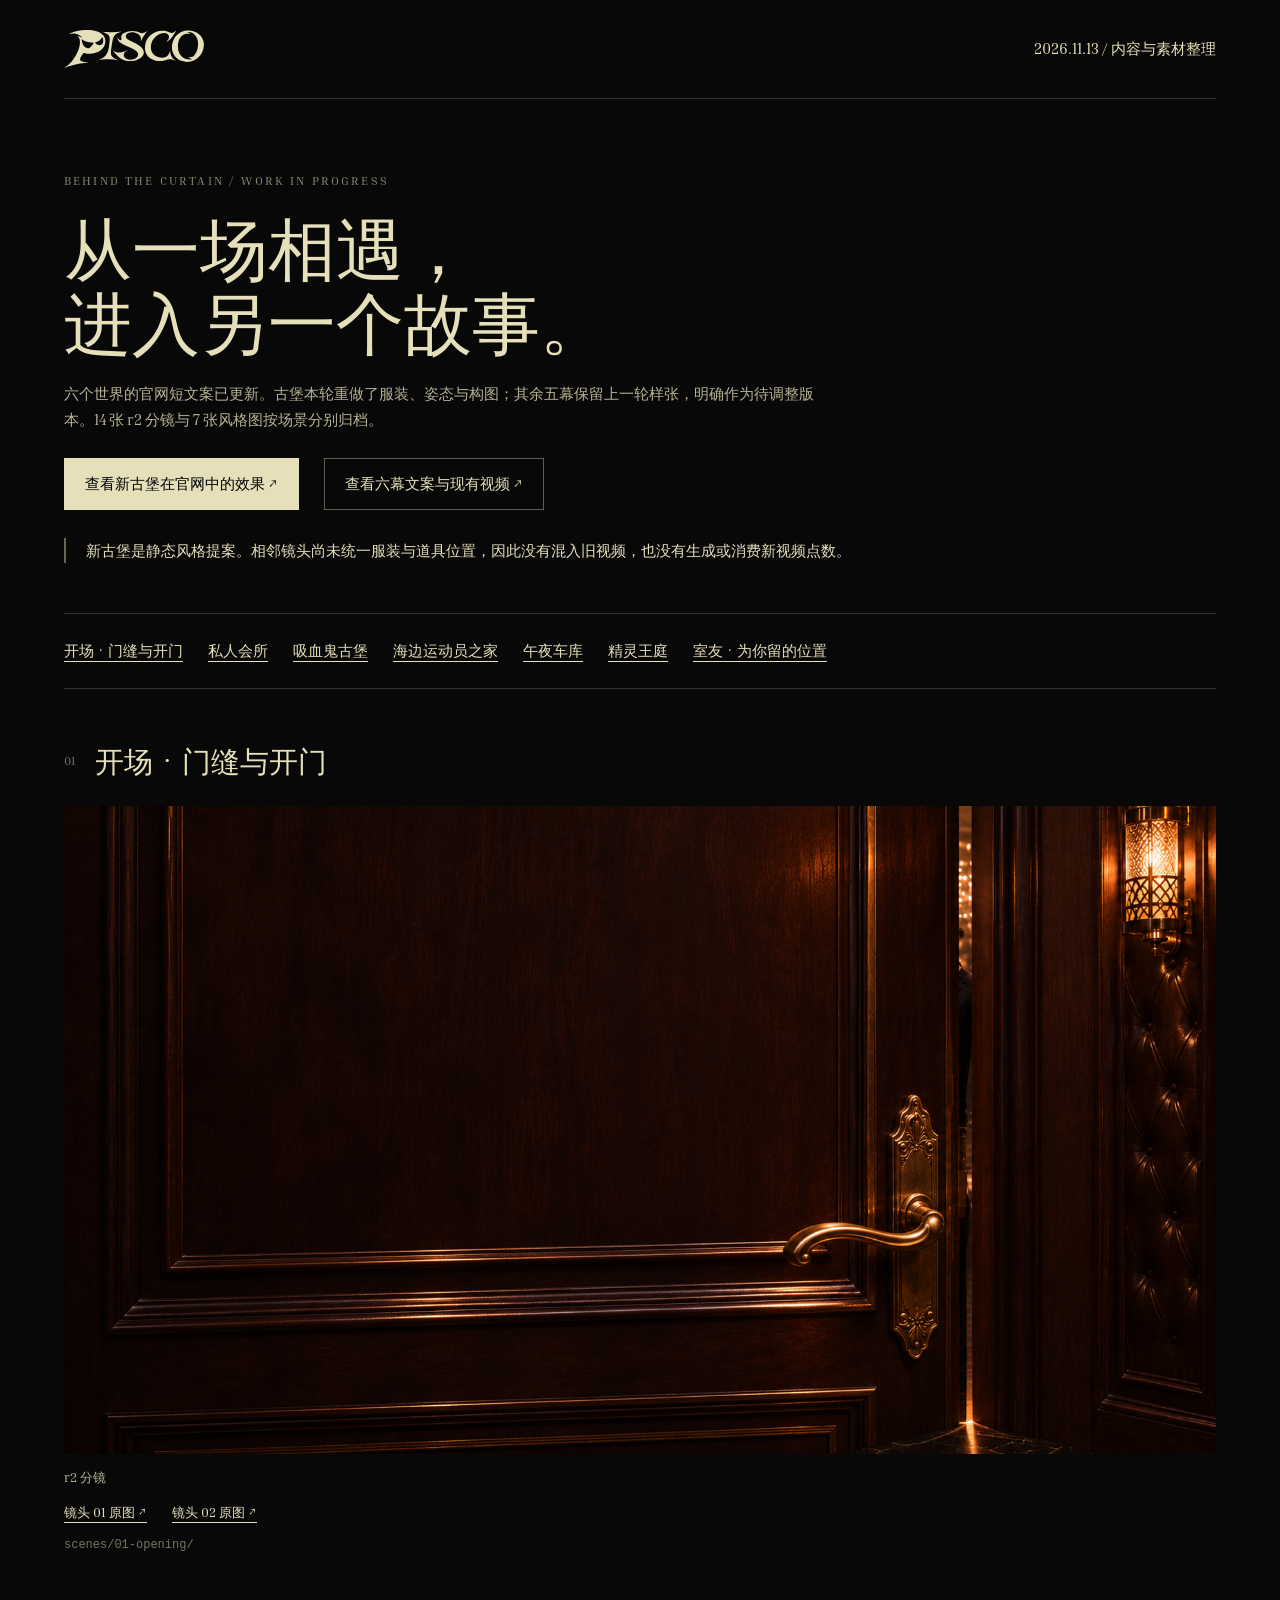
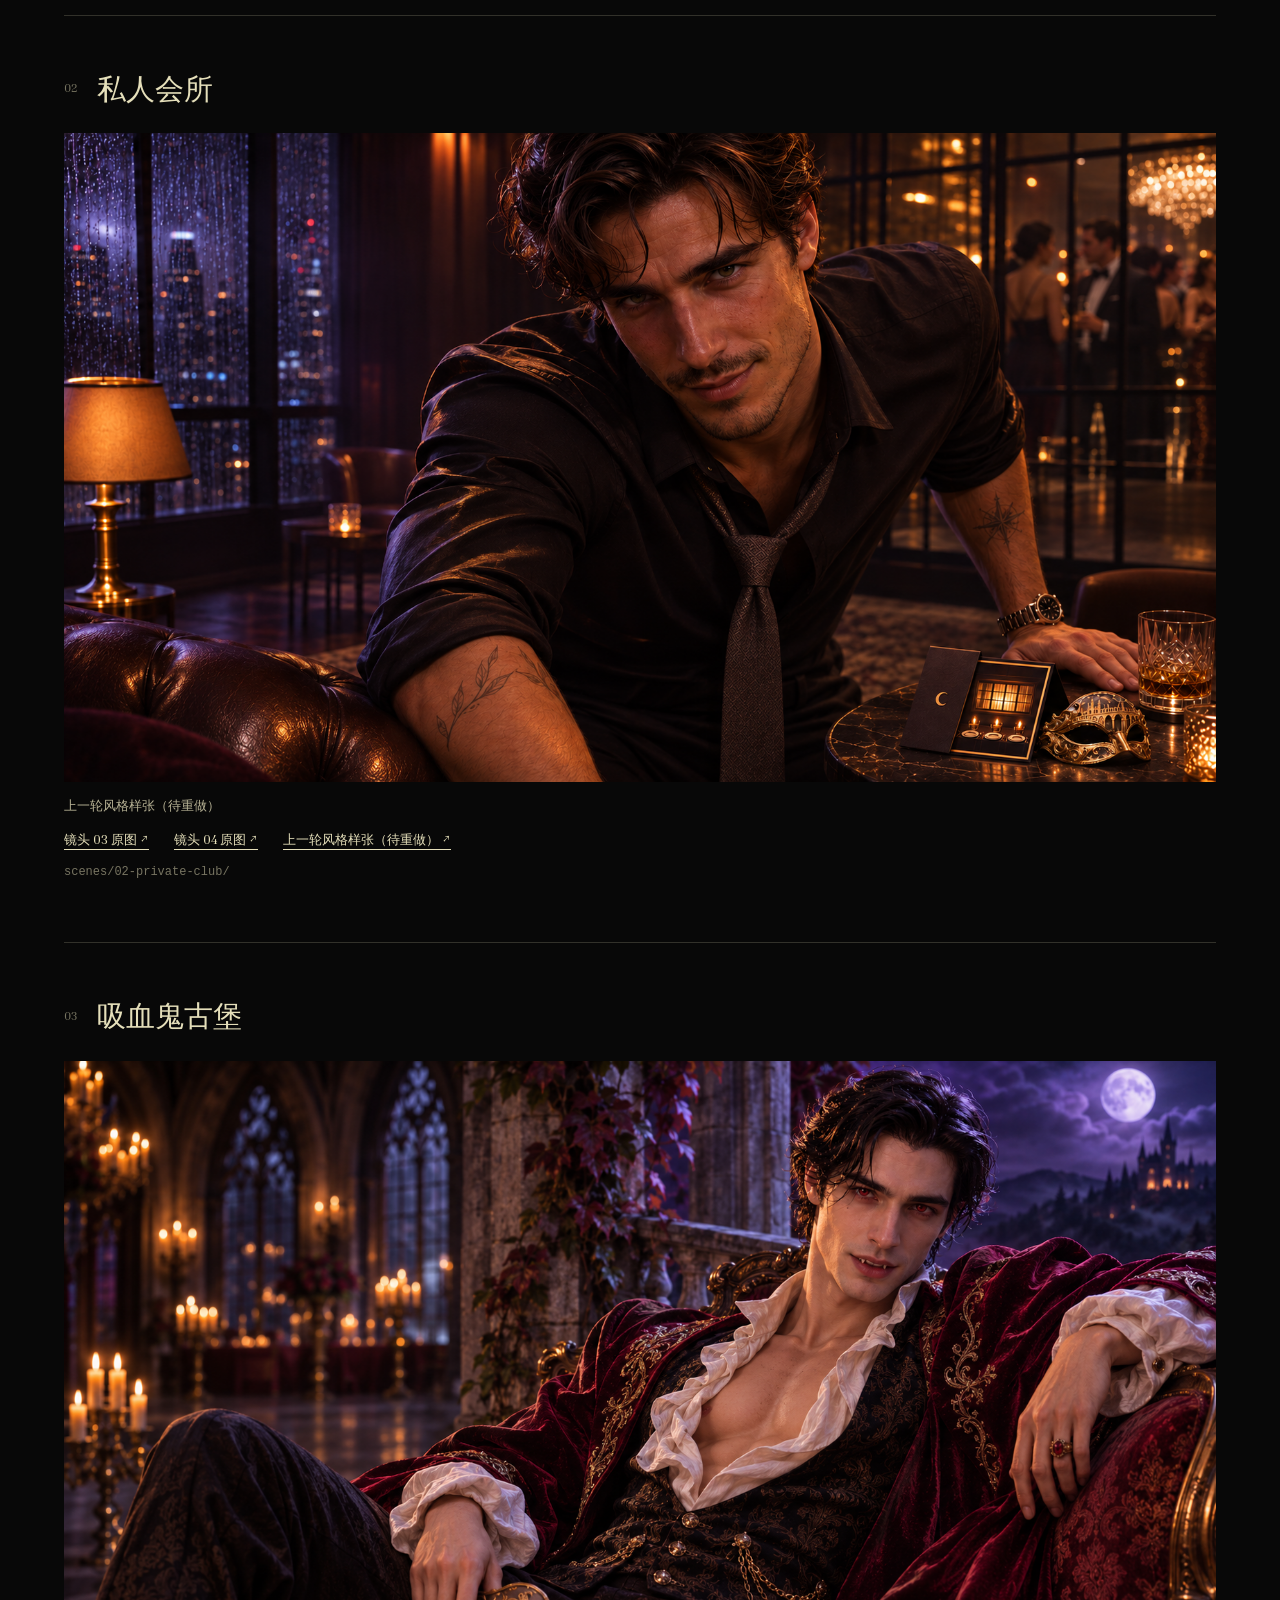
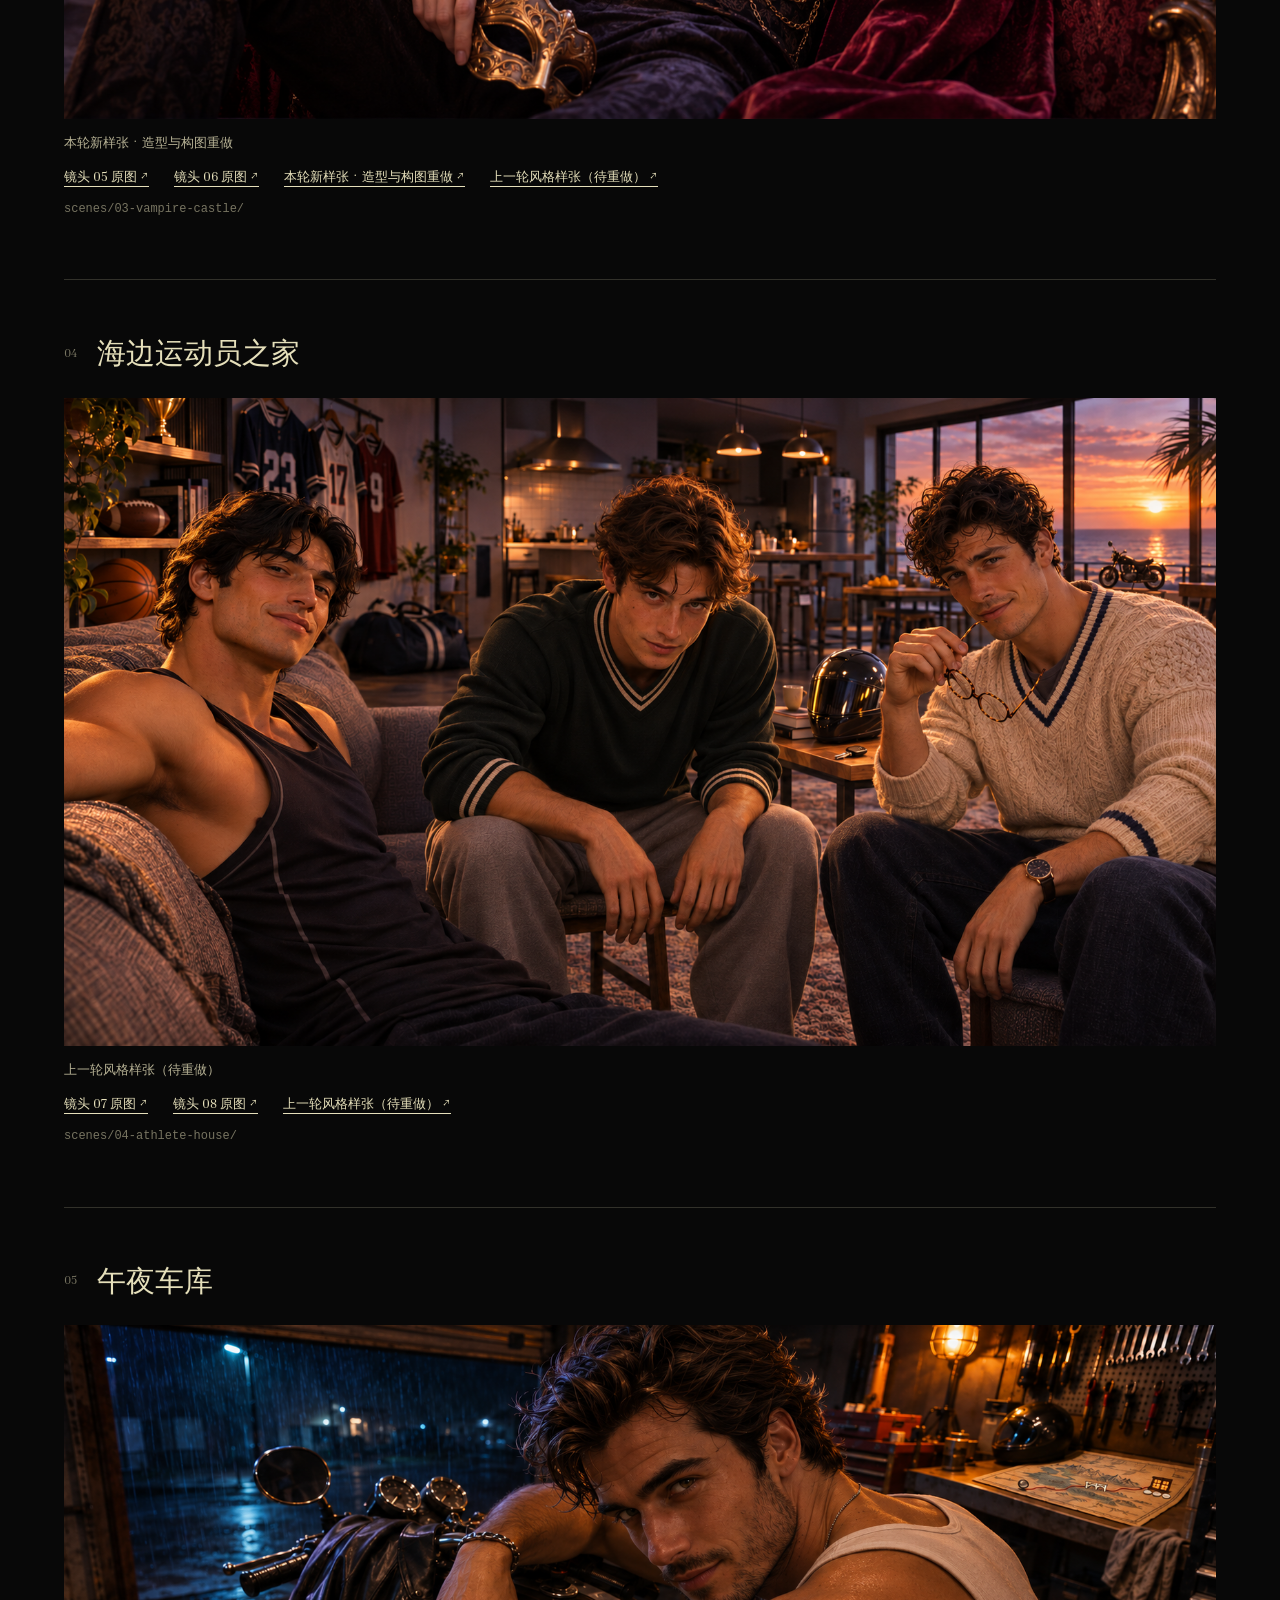
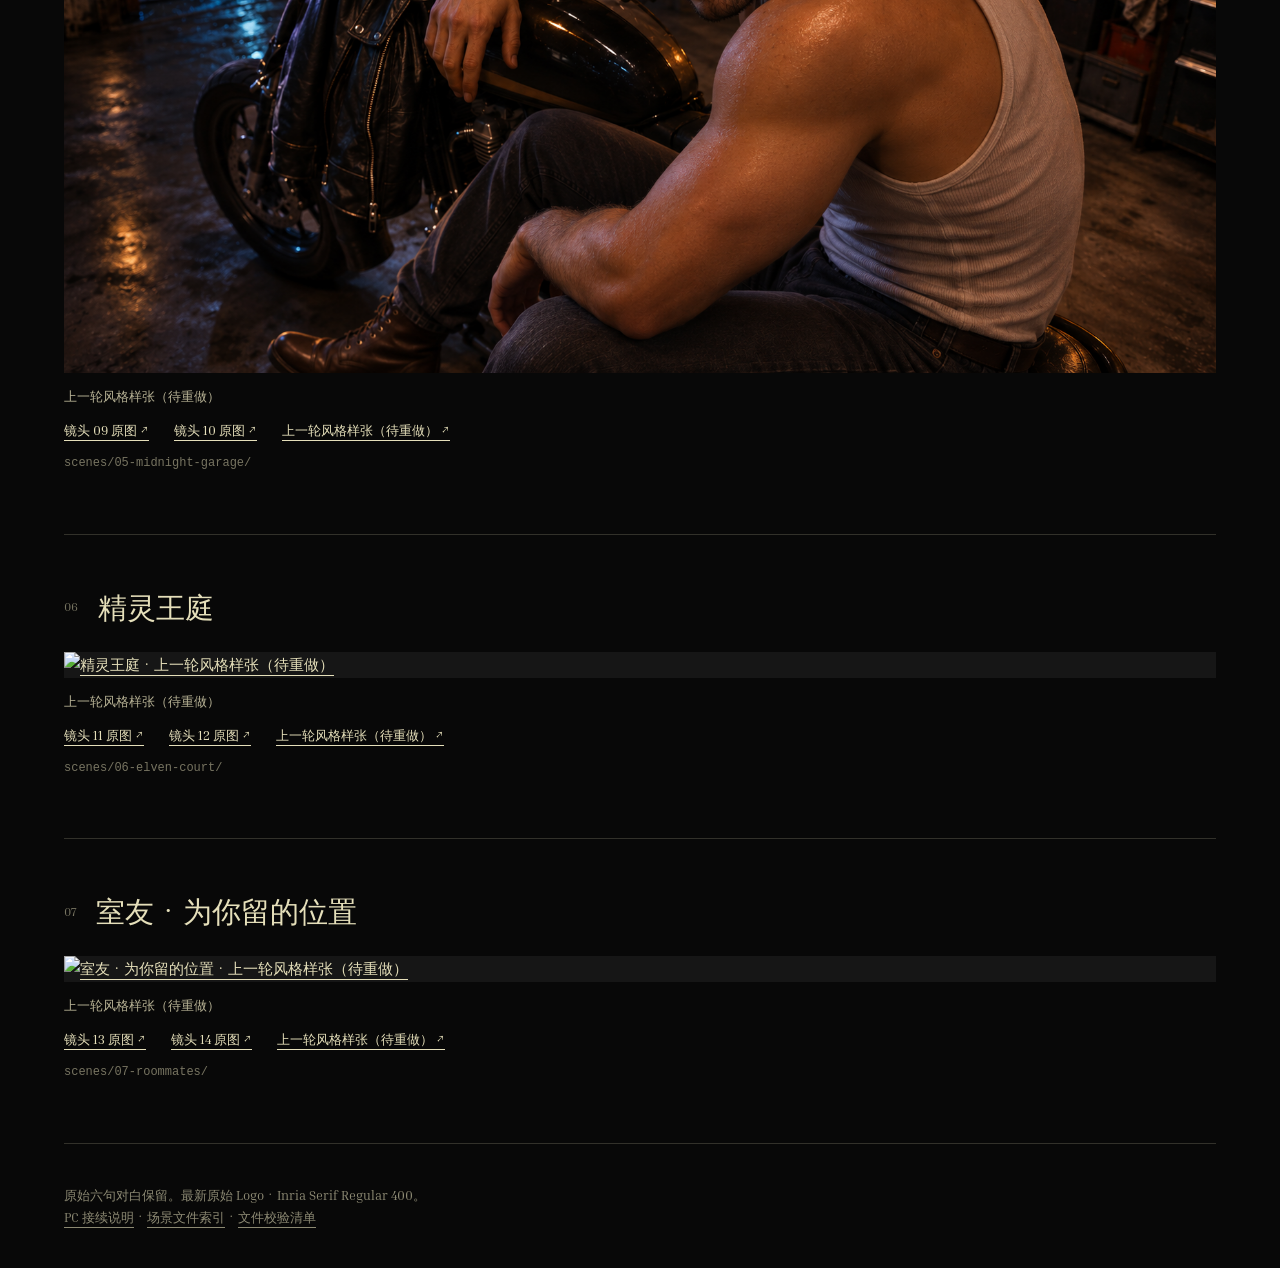
==== production/2026-11-13-refinement/review.html @ 6cf02b18 "Refine Pisco website copy and organize scene artwork with gothic study" ====
<!doctype html><html lang="zh-CN"><head><meta charset="utf-8"><meta name="viewport" content="width=device-width,initial-scale=1"><title>PISCO — 官网内容与场景素材</title><style>
@font-face{font-family:Inria;src:url('brand/inria-serif-400.ttf');font-weight:400}*{box-sizing:border-box}html{scroll-behavior:smooth}body{margin:0;background:#080808;color:#e5dfba;font:15px/1.7 Inria,Georgia,serif}main,header,footer{width:min(1160px,90%);margin:auto}header{display:flex;align-items:center;justify-content:space-between;padding:30px 0;border-bottom:1px solid #e5dfba30}.logo{width:140px}a{color:inherit;text-underline-offset:5px}.intro{padding:60px 0 35px}.eyebrow{letter-spacing:.18em;font-size:12px;color:#e5dfba99}h1{font-size:clamp(34px,6vw,68px);font-weight:400;line-height:1.1;margin:20px 0}h2{font-size:29px;font-weight:400;margin:0}.lead{max-width:760px;color:#e5dfbac9}.actions,.links{display:flex;gap:15px 25px;flex-wrap:wrap}.actions{margin-top:26px}.actions a{padding:12px 20px;border:1px solid #e5dfba66;text-decoration:none}.actions a:first-child{background:#e5dfba;color:#000}nav{display:flex;gap:14px 25px;flex-wrap:wrap;padding:24px 0;border-block:1px solid #e5dfba30}article{padding:48px 0;border-bottom:1px solid #e5dfba30}.scene-title{display:flex;align-items:center;gap:20px;margin-bottom:20px}.scene-title span,.path{color:#e5dfba80;font-size:12px}article img{display:block;width:100%;height:auto;background:#161616}article .status{margin:12px 0;color:#e5dfbac9;font-size:13px}.links{font-size:13px}.path{font-family:monospace}.callout{border-left:2px solid #e5dfba70;padding-left:20px;margin-top:28px}footer{padding:40px 0;color:#e5dfba99;font-size:13px}@media(max-width:600px){header{font-size:11px}.logo{width:105px}.intro{padding-top:36px}h1{line-height:1.25}h2{font-size:25px}.actions{flex-direction:column}.actions a{text-align:center}article{padding:32px 0}}@media(prefers-reduced-motion:reduce){html{scroll-behavior:auto}}
</style></head><body><header><img class="logo" src="brand/pisco-logo-latest.svg" alt="PISCO"><span>2026.11.13 / 内容与素材整理</span></header><main><section class="intro"><p class="eyebrow">BEHIND THE CURTAIN / WORK IN PROGRESS</p><h1>从一场相遇，<br>进入另一个故事。</h1><p class="lead">六个世界的官网短文案已更新。古堡本轮重做了服装、姿态与构图；其余五幕保留上一轮样张，明确作为待调整版本。14 张 r2 分镜与 7 张风格图按场景分别归档。</p><div class="actions"><a href="website/art-study.html#vampire-castle">查看新古堡在官网中的效果 ↗</a><a href="website/index.html">查看六幕文案与现有视频 ↗</a></div><p class="callout">新古堡是静态风格提案。相邻镜头尚未统一服装与道具位置，因此没有混入旧视频，也没有生成或消费新视频点数。</p></section><nav><a href="#01-opening">开场 · 门缝与开门</a><a href="#02-private-club">私人会所</a><a href="#03-vampire-castle">吸血鬼古堡</a><a href="#04-athlete-house">海边运动员之家</a><a href="#05-midnight-garage">午夜车库</a><a href="#06-elven-court">精灵王庭</a><a href="#07-roommates">室友 · 为你留的位置</a></nav><article id="01-opening"><div class="scene-title"><span>01</span><h2>开场 · 门缝与开门</h2></div><a href="scenes/01-opening/storyboard-r2/01-door-ajar.png" target="_blank"><img loading="lazy" src="scenes/01-opening/storyboard-r2/01-door-ajar.png" alt="开场 · 门缝与开门 · r2 分镜"></a><p class="status">r2 分镜</p><div class="links"><a href="scenes/01-opening/storyboard-r2/01-door-ajar.png" target="_blank">镜头 01 原图 ↗</a><a href="scenes/01-opening/storyboard-r2/02-door-open.png" target="_blank">镜头 02 原图 ↗</a></div><p class="path">scenes/01-opening/</p></article><article id="02-private-club"><div class="scene-title"><span>02</span><h2>私人会所</h2></div><a href="scenes/02-private-club/studies/01-previous-style.png" target="_blank"><img loading="lazy" src="scenes/02-private-club/studies/01-previous-style.png" alt="私人会所 · 上一轮风格样张（待重做）"></a><p class="status">上一轮风格样张（待重做）</p><div class="links"><a href="scenes/02-private-club/storyboard-r2/03-private-club.png" target="_blank">镜头 03 原图 ↗</a><a href="scenes/02-private-club/storyboard-r2/04-mask-crossing.png" target="_blank">镜头 04 原图 ↗</a><a href="scenes/02-private-club/studies/01-previous-style.png" target="_blank">上一轮风格样张（待重做） ↗</a></div><p class="path">scenes/02-private-club/</p></article><article id="03-vampire-castle"><div class="scene-title"><span>03</span><h2>吸血鬼古堡</h2></div><a href="scenes/03-vampire-castle/studies/02-gothic-couture-v3.png" target="_blank"><img loading="lazy" src="scenes/03-vampire-castle/studies/02-gothic-couture-v3.png" alt="吸血鬼古堡 · 本轮新样张 · 造型与构图重做"></a><p class="status">本轮新样张 · 造型与构图重做</p><div class="links"><a href="scenes/03-vampire-castle/storyboard-r2/05-vampire-castle.png" target="_blank">镜头 05 原图 ↗</a><a href="scenes/03-vampire-castle/storyboard-r2/06-coastal-reflection.png" target="_blank">镜头 06 原图 ↗</a><a href="scenes/03-vampire-castle/studies/02-gothic-couture-v3.png" target="_blank">本轮新样张 · 造型与构图重做 ↗</a><a href="scenes/03-vampire-castle/studies/01-previous-style.png" target="_blank">上一轮风格样张（待重做） ↗</a></div><p class="path">scenes/03-vampire-castle/</p></article><article id="04-athlete-house"><div class="scene-title"><span>04</span><h2>海边运动员之家</h2></div><a href="scenes/04-athlete-house/studies/01-previous-style.png" target="_blank"><img loading="lazy" src="scenes/04-athlete-house/studies/01-previous-style.png" alt="海边运动员之家 · 上一轮风格样张（待重做）"></a><p class="status">上一轮风格样张（待重做）</p><div class="links"><a href="scenes/04-athlete-house/storyboard-r2/07-athlete-house.png" target="_blank">镜头 07 原图 ↗</a><a href="scenes/04-athlete-house/storyboard-r2/08-helmet-crossing.png" target="_blank">镜头 08 原图 ↗</a><a href="scenes/04-athlete-house/studies/01-previous-style.png" target="_blank">上一轮风格样张（待重做） ↗</a></div><p class="path">scenes/04-athlete-house/</p></article><article id="05-midnight-garage"><div class="scene-title"><span>05</span><h2>午夜车库</h2></div><a href="scenes/05-midnight-garage/studies/01-previous-style.png" target="_blank"><img loading="lazy" src="scenes/05-midnight-garage/studies/01-previous-style.png" alt="午夜车库 · 上一轮风格样张（待重做）"></a><p class="status">上一轮风格样张（待重做）</p><div class="links"><a href="scenes/05-midnight-garage/storyboard-r2/09-midnight-garage.png" target="_blank">镜头 09 原图 ↗</a><a href="scenes/05-midnight-garage/storyboard-r2/10-mirror-crossing.png" target="_blank">镜头 10 原图 ↗</a><a href="scenes/05-midnight-garage/studies/01-previous-style.png" target="_blank">上一轮风格样张（待重做） ↗</a></div><p class="path">scenes/05-midnight-garage/</p></article><article id="06-elven-court"><div class="scene-title"><span>06</span><h2>精灵王庭</h2></div><a href="scenes/06-elven-court/studies/01-previous-style.png" target="_blank"><img loading="lazy" src="scenes/06-elven-court/studies/01-previous-style.png" alt="精灵王庭 · 上一轮风格样张（待重做）"></a><p class="status">上一轮风格样张（待重做）</p><div class="links"><a href="scenes/06-elven-court/storyboard-r2/11-elven-court.png" target="_blank">镜头 11 原图 ↗</a><a href="scenes/06-elven-court/storyboard-r2/12-map-crossing.png" target="_blank">镜头 12 原图 ↗</a><a href="scenes/06-elven-court/studies/01-previous-style.png" target="_blank">上一轮风格样张（待重做） ↗</a></div><p class="path">scenes/06-elven-court/</p></article><article id="07-roommates"><div class="scene-title"><span>07</span><h2>室友 · 为你留的位置</h2></div><a href="scenes/07-roommates/studies/01-previous-style.png" target="_blank"><img loading="lazy" src="scenes/07-roommates/studies/01-previous-style.png" alt="室友 · 为你留的位置 · 上一轮风格样张（待重做）"></a><p class="status">上一轮风格样张（待重做）</p><div class="links"><a href="scenes/07-roommates/storyboard-r2/13-roommates.png" target="_blank">镜头 13 原图 ↗</a><a href="scenes/07-roommates/storyboard-r2/14-reserved-place.png" target="_blank">镜头 14 原图 ↗</a><a href="scenes/07-roommates/studies/01-previous-style.png" target="_blank">上一轮风格样张（待重做） ↗</a></div><p class="path">scenes/07-roommates/</p></article></main><footer>原始六句对白保留。最新原始 Logo · Inria Serif Regular 400。<br><a href="PC-HANDOFF.txt">PC 接续说明</a> · <a href="scene-index.json">场景文件索引</a> · <a href="assets-manifest.json">文件校验清单</a></footer></body></html>
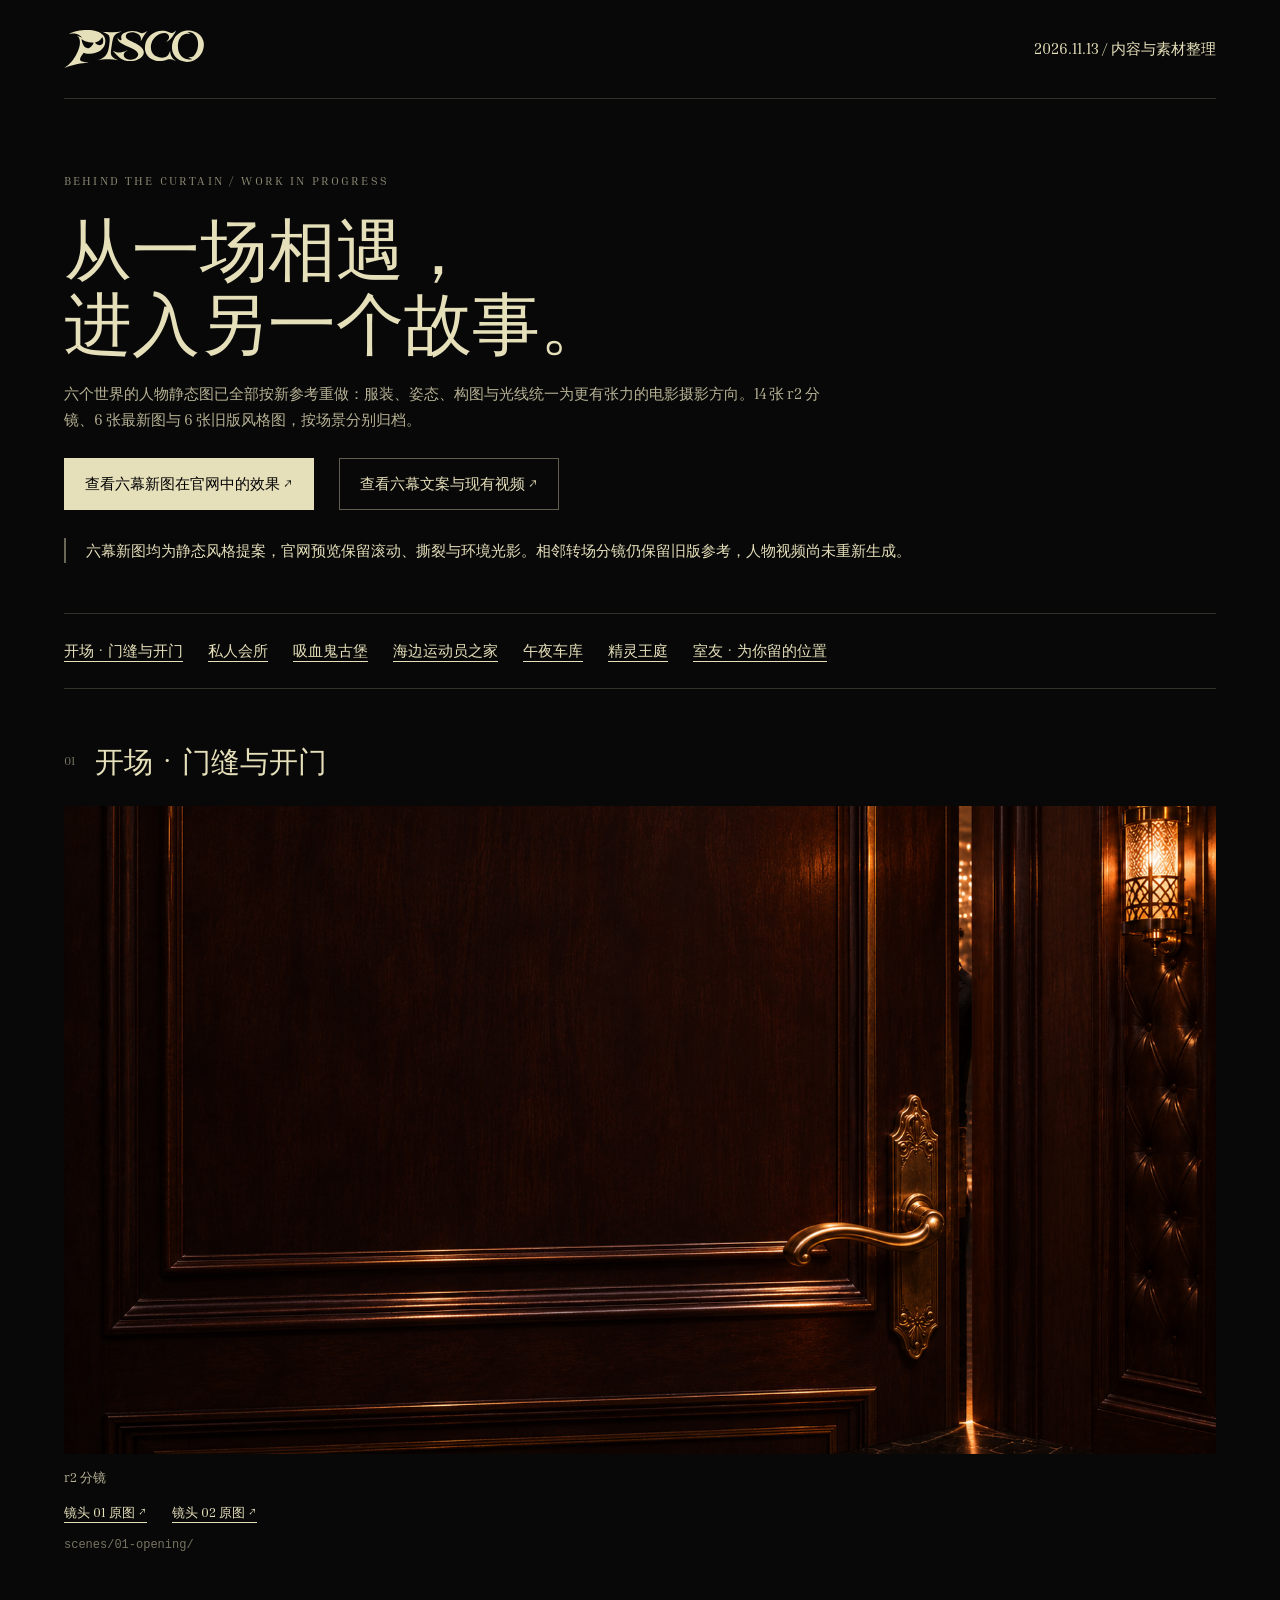
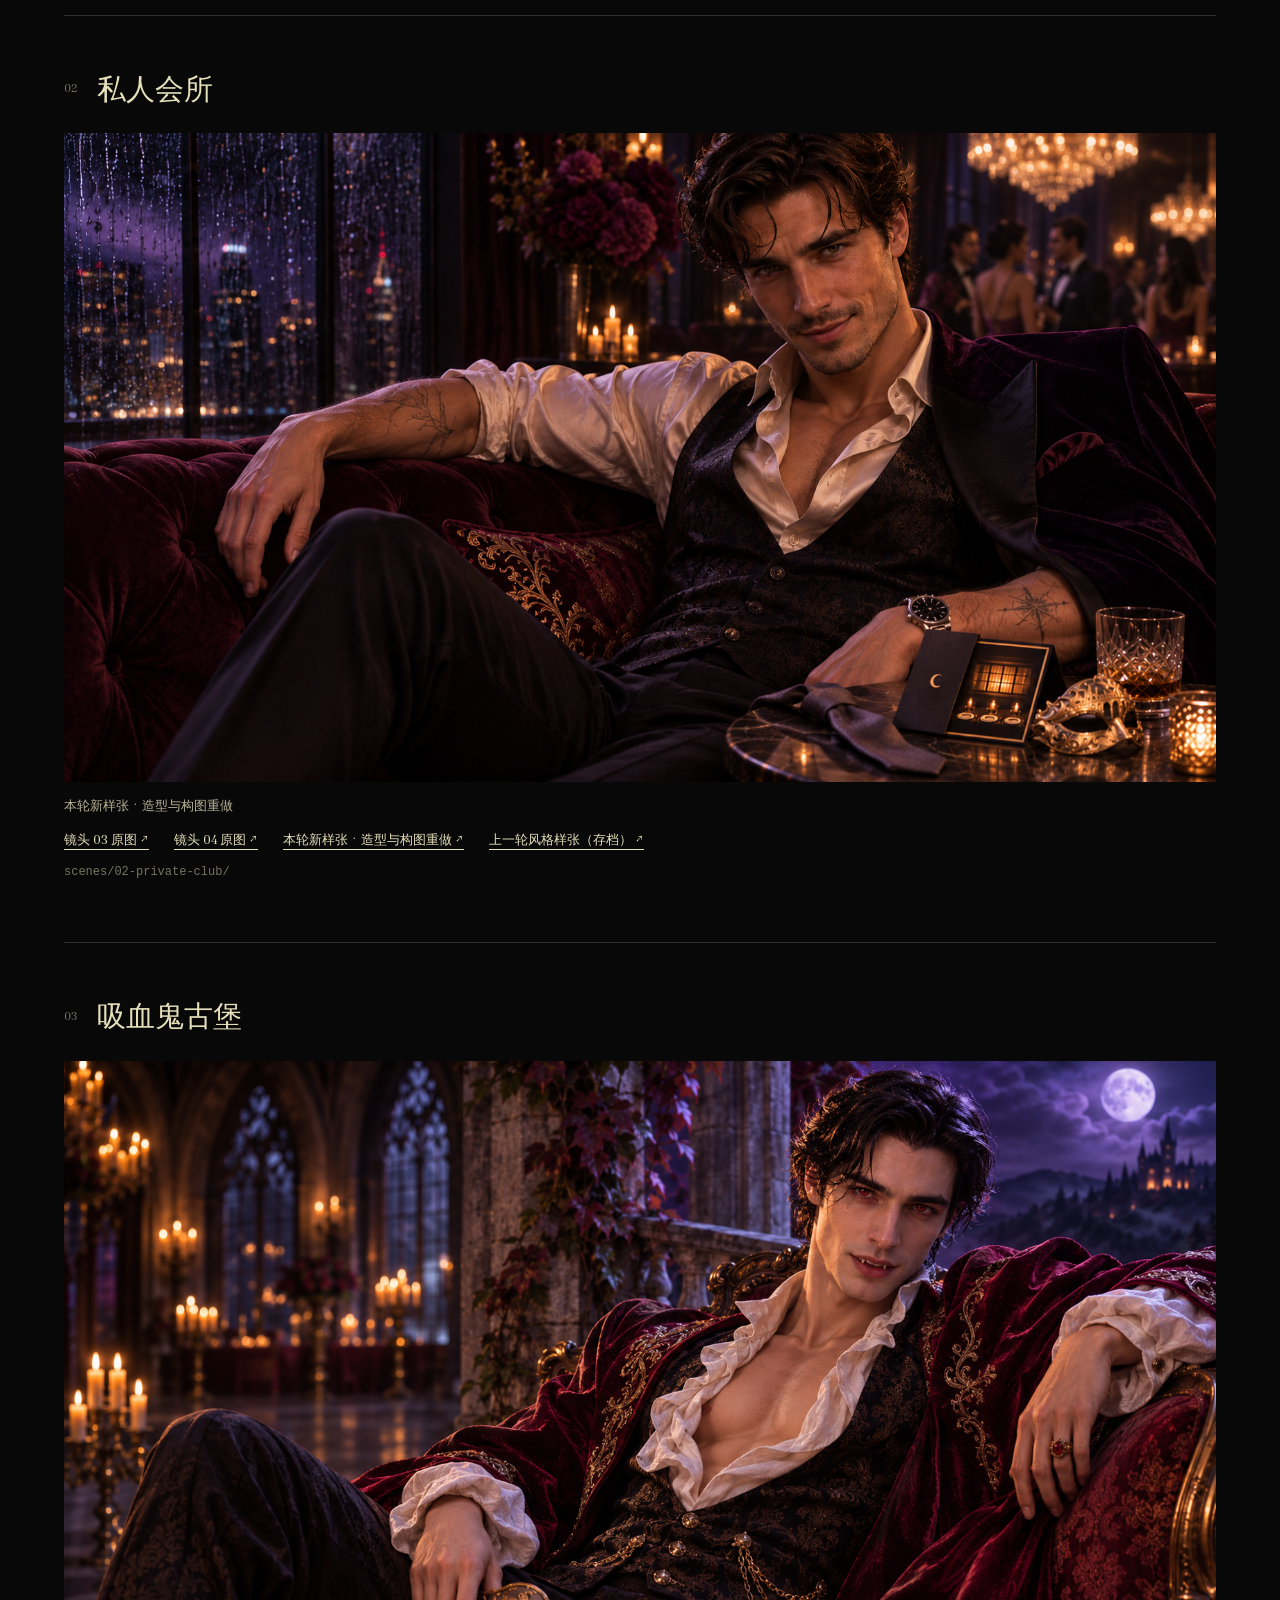
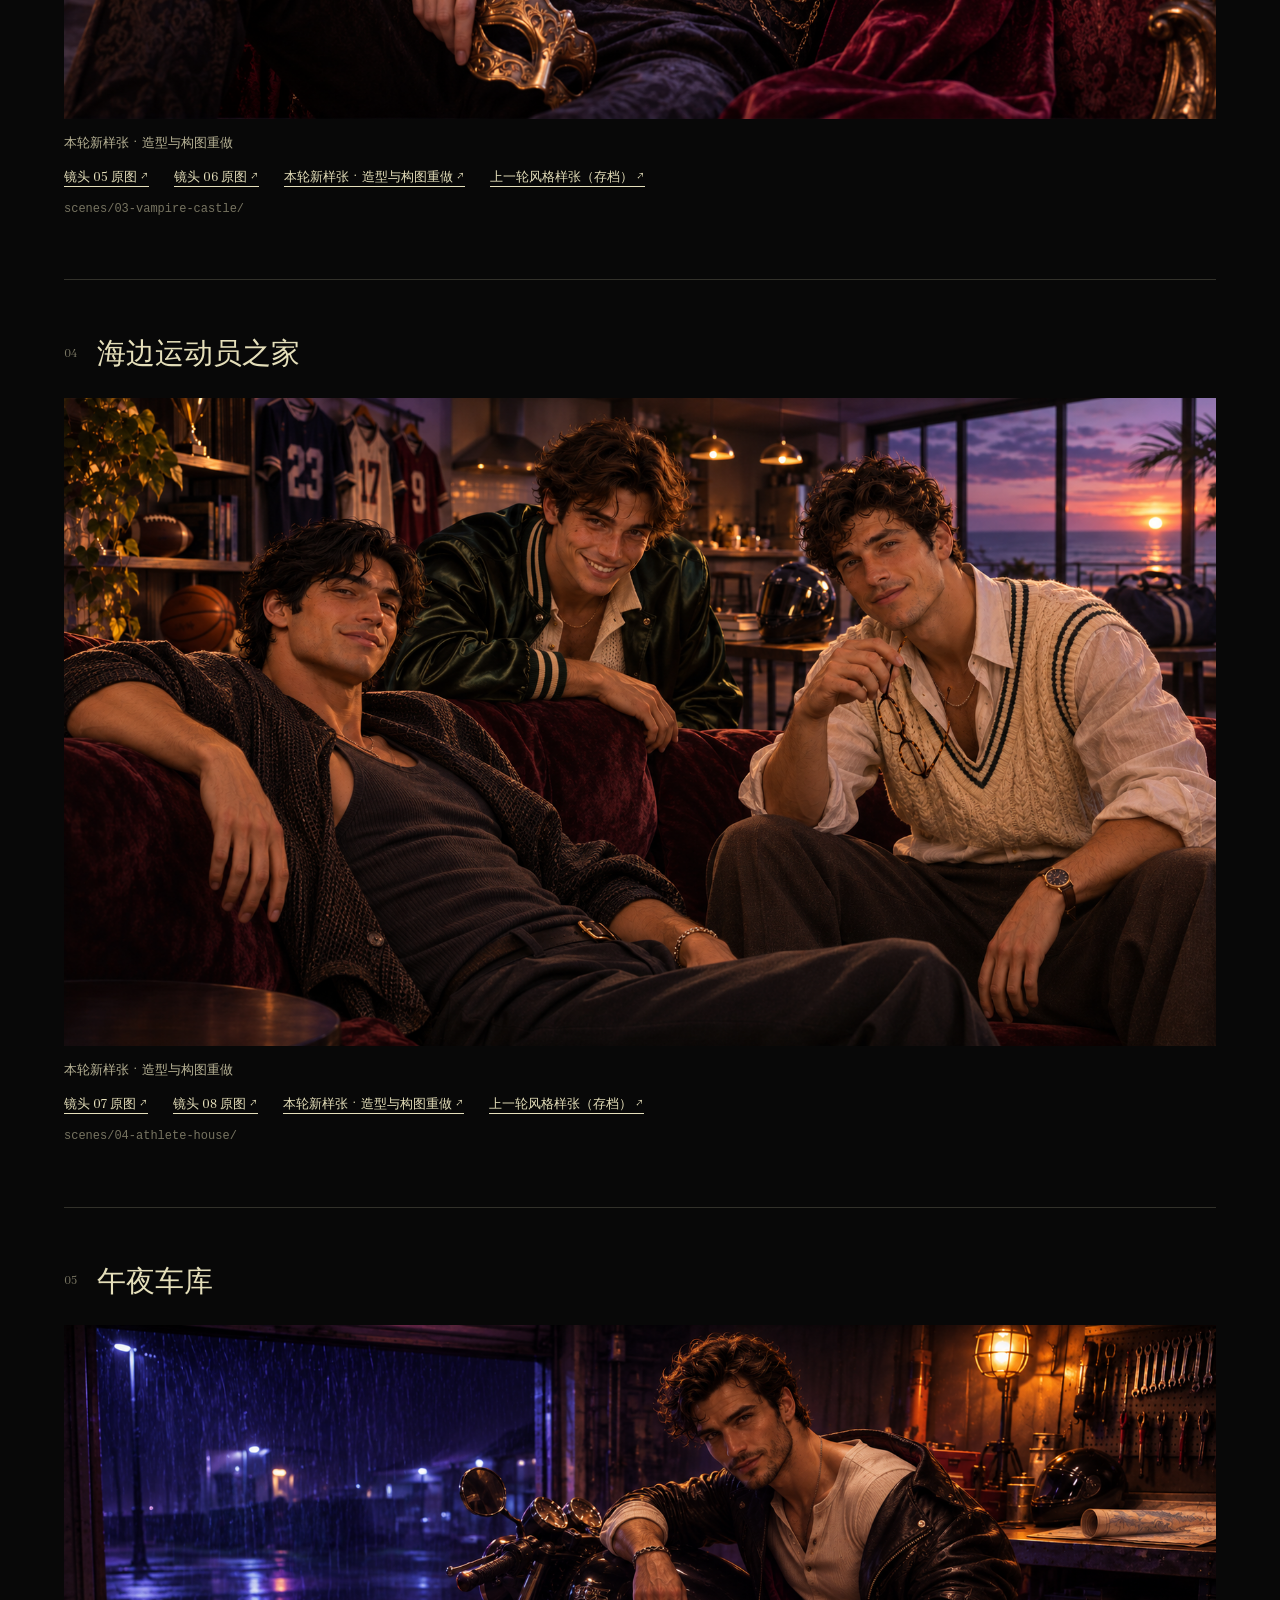
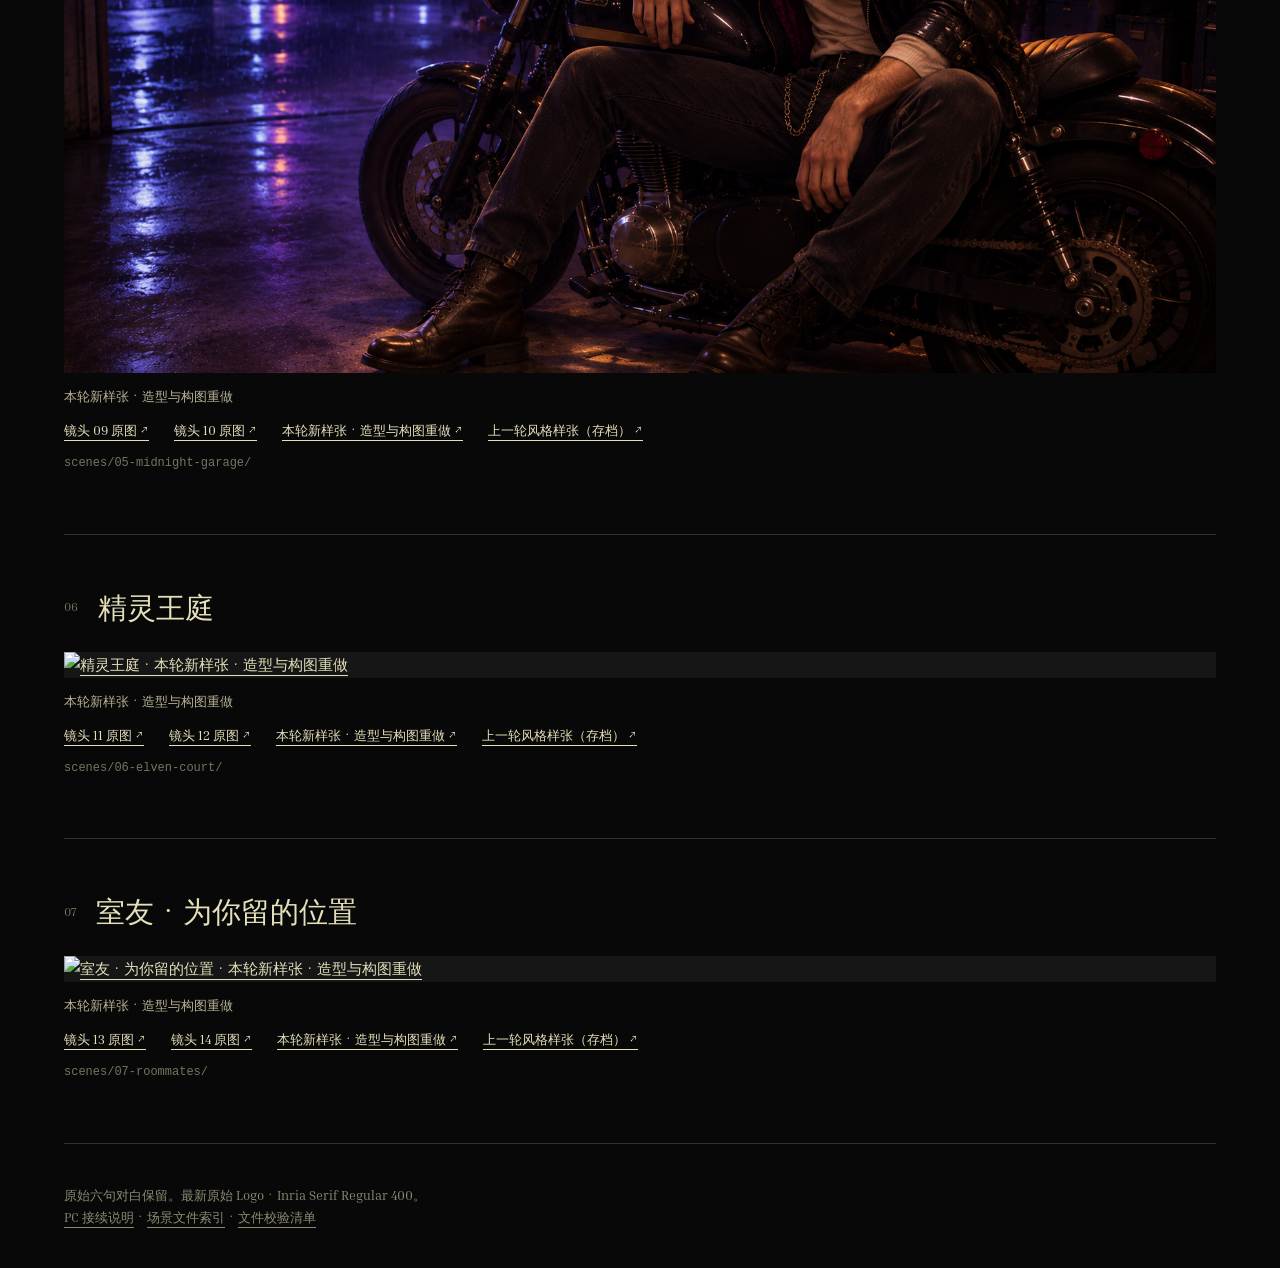
==== commit 5fafe736: "Restyle remaining five Pisco scenes and update six-world art preview" ====
--- a/production/2026-11-13-refinement/review.html
+++ b/production/2026-11-13-refinement/review.html
@@ -1,3 +1,3 @@
 <!doctype html><html lang="zh-CN"><head><meta charset="utf-8"><meta name="viewport" content="width=device-width,initial-scale=1"><title>PISCO — 官网内容与场景素材</title><style>
 @font-face{font-family:Inria;src:url('brand/inria-serif-400.ttf');font-weight:400}*{box-sizing:border-box}html{scroll-behavior:smooth}body{margin:0;background:#080808;color:#e5dfba;font:15px/1.7 Inria,Georgia,serif}main,header,footer{width:min(1160px,90%);margin:auto}header{display:flex;align-items:center;justify-content:space-between;padding:30px 0;border-bottom:1px solid #e5dfba30}.logo{width:140px}a{color:inherit;text-underline-offset:5px}.intro{padding:60px 0 35px}.eyebrow{letter-spacing:.18em;font-size:12px;color:#e5dfba99}h1{font-size:clamp(34px,6vw,68px);font-weight:400;line-height:1.1;margin:20px 0}h2{font-size:29px;font-weight:400;margin:0}.lead{max-width:760px;color:#e5dfbac9}.actions,.links{display:flex;gap:15px 25px;flex-wrap:wrap}.actions{margin-top:26px}.actions a{padding:12px 20px;border:1px solid #e5dfba66;text-decoration:none}.actions a:first-child{background:#e5dfba;color:#000}nav{display:flex;gap:14px 25px;flex-wrap:wrap;padding:24px 0;border-block:1px solid #e5dfba30}article{padding:48px 0;border-bottom:1px solid #e5dfba30}.scene-title{display:flex;align-items:center;gap:20px;margin-bottom:20px}.scene-title span,.path{color:#e5dfba80;font-size:12px}article img{display:block;width:100%;height:auto;background:#161616}article .status{margin:12px 0;color:#e5dfbac9;font-size:13px}.links{font-size:13px}.path{font-family:monospace}.callout{border-left:2px solid #e5dfba70;padding-left:20px;margin-top:28px}footer{padding:40px 0;color:#e5dfba99;font-size:13px}@media(max-width:600px){header{font-size:11px}.logo{width:105px}.intro{padding-top:36px}h1{line-height:1.25}h2{font-size:25px}.actions{flex-direction:column}.actions a{text-align:center}article{padding:32px 0}}@media(prefers-reduced-motion:reduce){html{scroll-behavior:auto}}
-</style></head><body><header><img class="logo" src="brand/pisco-logo-latest.svg" alt="PISCO"><span>2026.11.13 / 内容与素材整理</span></header><main><section class="intro"><p class="eyebrow">BEHIND THE CURTAIN / WORK IN PROGRESS</p><h1>从一场相遇，<br>进入另一个故事。</h1><p class="lead">六个世界的官网短文案已更新。古堡本轮重做了服装、姿态与构图；其余五幕保留上一轮样张，明确作为待调整版本。14 张 r2 分镜与 7 张风格图按场景分别归档。</p><div class="actions"><a href="website/art-study.html#vampire-castle">查看新古堡在官网中的效果 ↗</a><a href="website/index.html">查看六幕文案与现有视频 ↗</a></div><p class="callout">新古堡是静态风格提案。相邻镜头尚未统一服装与道具位置，因此没有混入旧视频，也没有生成或消费新视频点数。</p></section><nav><a href="#01-opening">开场 · 门缝与开门</a><a href="#02-private-club">私人会所</a><a href="#03-vampire-castle">吸血鬼古堡</a><a href="#04-athlete-house">海边运动员之家</a><a href="#05-midnight-garage">午夜车库</a><a href="#06-elven-court">精灵王庭</a><a href="#07-roommates">室友 · 为你留的位置</a></nav><article id="01-opening"><div class="scene-title"><span>01</span><h2>开场 · 门缝与开门</h2></div><a href="scenes/01-opening/storyboard-r2/01-door-ajar.png" target="_blank"><img loading="lazy" src="scenes/01-opening/storyboard-r2/01-door-ajar.png" alt="开场 · 门缝与开门 · r2 分镜"></a><p class="status">r2 分镜</p><div class="links"><a href="scenes/01-opening/storyboard-r2/01-door-ajar.png" target="_blank">镜头 01 原图 ↗</a><a href="scenes/01-opening/storyboard-r2/02-door-open.png" target="_blank">镜头 02 原图 ↗</a></div><p class="path">scenes/01-opening/</p></article><article id="02-private-club"><div class="scene-title"><span>02</span><h2>私人会所</h2></div><a href="scenes/02-private-club/studies/01-previous-style.png" target="_blank"><img loading="lazy" src="scenes/02-private-club/studies/01-previous-style.png" alt="私人会所 · 上一轮风格样张（待重做）"></a><p class="status">上一轮风格样张（待重做）</p><div class="links"><a href="scenes/02-private-club/storyboard-r2/03-private-club.png" target="_blank">镜头 03 原图 ↗</a><a href="scenes/02-private-club/storyboard-r2/04-mask-crossing.png" target="_blank">镜头 04 原图 ↗</a><a href="scenes/02-private-club/studies/01-previous-style.png" target="_blank">上一轮风格样张（待重做） ↗</a></div><p class="path">scenes/02-private-club/</p></article><article id="03-vampire-castle"><div class="scene-title"><span>03</span><h2>吸血鬼古堡</h2></div><a href="scenes/03-vampire-castle/studies/02-gothic-couture-v3.png" target="_blank"><img loading="lazy" src="scenes/03-vampire-castle/studies/02-gothic-couture-v3.png" alt="吸血鬼古堡 · 本轮新样张 · 造型与构图重做"></a><p class="status">本轮新样张 · 造型与构图重做</p><div class="links"><a href="scenes/03-vampire-castle/storyboard-r2/05-vampire-castle.png" target="_blank">镜头 05 原图 ↗</a><a href="scenes/03-vampire-castle/storyboard-r2/06-coastal-reflection.png" target="_blank">镜头 06 原图 ↗</a><a href="scenes/03-vampire-castle/studies/02-gothic-couture-v3.png" target="_blank">本轮新样张 · 造型与构图重做 ↗</a><a href="scenes/03-vampire-castle/studies/01-previous-style.png" target="_blank">上一轮风格样张（待重做） ↗</a></div><p class="path">scenes/03-vampire-castle/</p></article><article id="04-athlete-house"><div class="scene-title"><span>04</span><h2>海边运动员之家</h2></div><a href="scenes/04-athlete-house/studies/01-previous-style.png" target="_blank"><img loading="lazy" src="scenes/04-athlete-house/studies/01-previous-style.png" alt="海边运动员之家 · 上一轮风格样张（待重做）"></a><p class="status">上一轮风格样张（待重做）</p><div class="links"><a href="scenes/04-athlete-house/storyboard-r2/07-athlete-house.png" target="_blank">镜头 07 原图 ↗</a><a href="scenes/04-athlete-house/storyboard-r2/08-helmet-crossing.png" target="_blank">镜头 08 原图 ↗</a><a href="scenes/04-athlete-house/studies/01-previous-style.png" target="_blank">上一轮风格样张（待重做） ↗</a></div><p class="path">scenes/04-athlete-house/</p></article><article id="05-midnight-garage"><div class="scene-title"><span>05</span><h2>午夜车库</h2></div><a href="scenes/05-midnight-garage/studies/01-previous-style.png" target="_blank"><img loading="lazy" src="scenes/05-midnight-garage/studies/01-previous-style.png" alt="午夜车库 · 上一轮风格样张（待重做）"></a><p class="status">上一轮风格样张（待重做）</p><div class="links"><a href="scenes/05-midnight-garage/storyboard-r2/09-midnight-garage.png" target="_blank">镜头 09 原图 ↗</a><a href="scenes/05-midnight-garage/storyboard-r2/10-mirror-crossing.png" target="_blank">镜头 10 原图 ↗</a><a href="scenes/05-midnight-garage/studies/01-previous-style.png" target="_blank">上一轮风格样张（待重做） ↗</a></div><p class="path">scenes/05-midnight-garage/</p></article><article id="06-elven-court"><div class="scene-title"><span>06</span><h2>精灵王庭</h2></div><a href="scenes/06-elven-court/studies/01-previous-style.png" target="_blank"><img loading="lazy" src="scenes/06-elven-court/studies/01-previous-style.png" alt="精灵王庭 · 上一轮风格样张（待重做）"></a><p class="status">上一轮风格样张（待重做）</p><div class="links"><a href="scenes/06-elven-court/storyboard-r2/11-elven-court.png" target="_blank">镜头 11 原图 ↗</a><a href="scenes/06-elven-court/storyboard-r2/12-map-crossing.png" target="_blank">镜头 12 原图 ↗</a><a href="scenes/06-elven-court/studies/01-previous-style.png" target="_blank">上一轮风格样张（待重做） ↗</a></div><p class="path">scenes/06-elven-court/</p></article><article id="07-roommates"><div class="scene-title"><span>07</span><h2>室友 · 为你留的位置</h2></div><a href="scenes/07-roommates/studies/01-previous-style.png" target="_blank"><img loading="lazy" src="scenes/07-roommates/studies/01-previous-style.png" alt="室友 · 为你留的位置 · 上一轮风格样张（待重做）"></a><p class="status">上一轮风格样张（待重做）</p><div class="links"><a href="scenes/07-roommates/storyboard-r2/13-roommates.png" target="_blank">镜头 13 原图 ↗</a><a href="scenes/07-roommates/storyboard-r2/14-reserved-place.png" target="_blank">镜头 14 原图 ↗</a><a href="scenes/07-roommates/studies/01-previous-style.png" target="_blank">上一轮风格样张（待重做） ↗</a></div><p class="path">scenes/07-roommates/</p></article></main><footer>原始六句对白保留。最新原始 Logo · Inria Serif Regular 400。<br><a href="PC-HANDOFF.txt">PC 接续说明</a> · <a href="scene-index.json">场景文件索引</a> · <a href="assets-manifest.json">文件校验清单</a></footer></body></html>+</style></head><body><header><img class="logo" src="brand/pisco-logo-latest.svg" alt="PISCO"><span>2026.11.13 / 内容与素材整理</span></header><main><section class="intro"><p class="eyebrow">BEHIND THE CURTAIN / WORK IN PROGRESS</p><h1>从一场相遇，<br>进入另一个故事。</h1><p class="lead">六个世界的人物静态图已全部按新参考重做：服装、姿态、构图与光线统一为更有张力的电影摄影方向。14 张 r2 分镜、6 张最新图与 6 张旧版风格图，按场景分别归档。</p><div class="actions"><a href="website/art-study.html#private-club">查看六幕新图在官网中的效果 ↗</a><a href="website/index.html">查看六幕文案与现有视频 ↗</a></div><p class="callout">六幕新图均为静态风格提案，官网预览保留滚动、撕裂与环境光影。相邻转场分镜仍保留旧版参考，人物视频尚未重新生成。</p></section><nav><a href="#01-opening">开场 · 门缝与开门</a><a href="#02-private-club">私人会所</a><a href="#03-vampire-castle">吸血鬼古堡</a><a href="#04-athlete-house">海边运动员之家</a><a href="#05-midnight-garage">午夜车库</a><a href="#06-elven-court">精灵王庭</a><a href="#07-roommates">室友 · 为你留的位置</a></nav><article id="01-opening"><div class="scene-title"><span>01</span><h2>开场 · 门缝与开门</h2></div><a href="scenes/01-opening/storyboard-r2/01-door-ajar.png" target="_blank"><img loading="lazy" src="scenes/01-opening/storyboard-r2/01-door-ajar.png" alt="开场 · 门缝与开门 · r2 分镜"></a><p class="status">r2 分镜</p><div class="links"><a href="scenes/01-opening/storyboard-r2/01-door-ajar.png" target="_blank">镜头 01 原图 ↗</a><a href="scenes/01-opening/storyboard-r2/02-door-open.png" target="_blank">镜头 02 原图 ↗</a></div><p class="path">scenes/01-opening/</p></article><article id="02-private-club"><div class="scene-title"><span>02</span><h2>私人会所</h2></div><a href="scenes/02-private-club/studies/02-editorial-v3.png" target="_blank"><img loading="lazy" src="scenes/02-private-club/studies/02-editorial-v3.png" alt="私人会所 · 本轮新样张 · 造型与构图重做"></a><p class="status">本轮新样张 · 造型与构图重做</p><div class="links"><a href="scenes/02-private-club/storyboard-r2/03-private-club.png" target="_blank">镜头 03 原图 ↗</a><a href="scenes/02-private-club/storyboard-r2/04-mask-crossing.png" target="_blank">镜头 04 原图 ↗</a><a href="scenes/02-private-club/studies/02-editorial-v3.png" target="_blank">本轮新样张 · 造型与构图重做 ↗</a><a href="scenes/02-private-club/studies/01-previous-style.png" target="_blank">上一轮风格样张（存档） ↗</a></div><p class="path">scenes/02-private-club/</p></article><article id="03-vampire-castle"><div class="scene-title"><span>03</span><h2>吸血鬼古堡</h2></div><a href="scenes/03-vampire-castle/studies/02-gothic-couture-v3.png" target="_blank"><img loading="lazy" src="scenes/03-vampire-castle/studies/02-gothic-couture-v3.png" alt="吸血鬼古堡 · 本轮新样张 · 造型与构图重做"></a><p class="status">本轮新样张 · 造型与构图重做</p><div class="links"><a href="scenes/03-vampire-castle/storyboard-r2/05-vampire-castle.png" target="_blank">镜头 05 原图 ↗</a><a href="scenes/03-vampire-castle/storyboard-r2/06-coastal-reflection.png" target="_blank">镜头 06 原图 ↗</a><a href="scenes/03-vampire-castle/studies/02-gothic-couture-v3.png" target="_blank">本轮新样张 · 造型与构图重做 ↗</a><a href="scenes/03-vampire-castle/studies/01-previous-style.png" target="_blank">上一轮风格样张（存档） ↗</a></div><p class="path">scenes/03-vampire-castle/</p></article><article id="04-athlete-house"><div class="scene-title"><span>04</span><h2>海边运动员之家</h2></div><a href="scenes/04-athlete-house/studies/02-editorial-v3.png" target="_blank"><img loading="lazy" src="scenes/04-athlete-house/studies/02-editorial-v3.png" alt="海边运动员之家 · 本轮新样张 · 造型与构图重做"></a><p class="status">本轮新样张 · 造型与构图重做</p><div class="links"><a href="scenes/04-athlete-house/storyboard-r2/07-athlete-house.png" target="_blank">镜头 07 原图 ↗</a><a href="scenes/04-athlete-house/storyboard-r2/08-helmet-crossing.png" target="_blank">镜头 08 原图 ↗</a><a href="scenes/04-athlete-house/studies/02-editorial-v3.png" target="_blank">本轮新样张 · 造型与构图重做 ↗</a><a href="scenes/04-athlete-house/studies/01-previous-style.png" target="_blank">上一轮风格样张（存档） ↗</a></div><p class="path">scenes/04-athlete-house/</p></article><article id="05-midnight-garage"><div class="scene-title"><span>05</span><h2>午夜车库</h2></div><a href="scenes/05-midnight-garage/studies/02-editorial-v3.png" target="_blank"><img loading="lazy" src="scenes/05-midnight-garage/studies/02-editorial-v3.png" alt="午夜车库 · 本轮新样张 · 造型与构图重做"></a><p class="status">本轮新样张 · 造型与构图重做</p><div class="links"><a href="scenes/05-midnight-garage/storyboard-r2/09-midnight-garage.png" target="_blank">镜头 09 原图 ↗</a><a href="scenes/05-midnight-garage/storyboard-r2/10-mirror-crossing.png" target="_blank">镜头 10 原图 ↗</a><a href="scenes/05-midnight-garage/studies/02-editorial-v3.png" target="_blank">本轮新样张 · 造型与构图重做 ↗</a><a href="scenes/05-midnight-garage/studies/01-previous-style.png" target="_blank">上一轮风格样张（存档） ↗</a></div><p class="path">scenes/05-midnight-garage/</p></article><article id="06-elven-court"><div class="scene-title"><span>06</span><h2>精灵王庭</h2></div><a href="scenes/06-elven-court/studies/02-editorial-v3.png" target="_blank"><img loading="lazy" src="scenes/06-elven-court/studies/02-editorial-v3.png" alt="精灵王庭 · 本轮新样张 · 造型与构图重做"></a><p class="status">本轮新样张 · 造型与构图重做</p><div class="links"><a href="scenes/06-elven-court/storyboard-r2/11-elven-court.png" target="_blank">镜头 11 原图 ↗</a><a href="scenes/06-elven-court/storyboard-r2/12-map-crossing.png" target="_blank">镜头 12 原图 ↗</a><a href="scenes/06-elven-court/studies/02-editorial-v3.png" target="_blank">本轮新样张 · 造型与构图重做 ↗</a><a href="scenes/06-elven-court/studies/01-previous-style.png" target="_blank">上一轮风格样张（存档） ↗</a></div><p class="path">scenes/06-elven-court/</p></article><article id="07-roommates"><div class="scene-title"><span>07</span><h2>室友 · 为你留的位置</h2></div><a href="scenes/07-roommates/studies/02-editorial-v3.png" target="_blank"><img loading="lazy" src="scenes/07-roommates/studies/02-editorial-v3.png" alt="室友 · 为你留的位置 · 本轮新样张 · 造型与构图重做"></a><p class="status">本轮新样张 · 造型与构图重做</p><div class="links"><a href="scenes/07-roommates/storyboard-r2/13-roommates.png" target="_blank">镜头 13 原图 ↗</a><a href="scenes/07-roommates/storyboard-r2/14-reserved-place.png" target="_blank">镜头 14 原图 ↗</a><a href="scenes/07-roommates/studies/02-editorial-v3.png" target="_blank">本轮新样张 · 造型与构图重做 ↗</a><a href="scenes/07-roommates/studies/01-previous-style.png" target="_blank">上一轮风格样张（存档） ↗</a></div><p class="path">scenes/07-roommates/</p></article></main><footer>原始六句对白保留。最新原始 Logo · Inria Serif Regular 400。<br><a href="PC-HANDOFF.txt">PC 接续说明</a> · <a href="scene-index.json">场景文件索引</a> · <a href="assets-manifest.json">文件校验清单</a></footer></body></html>
